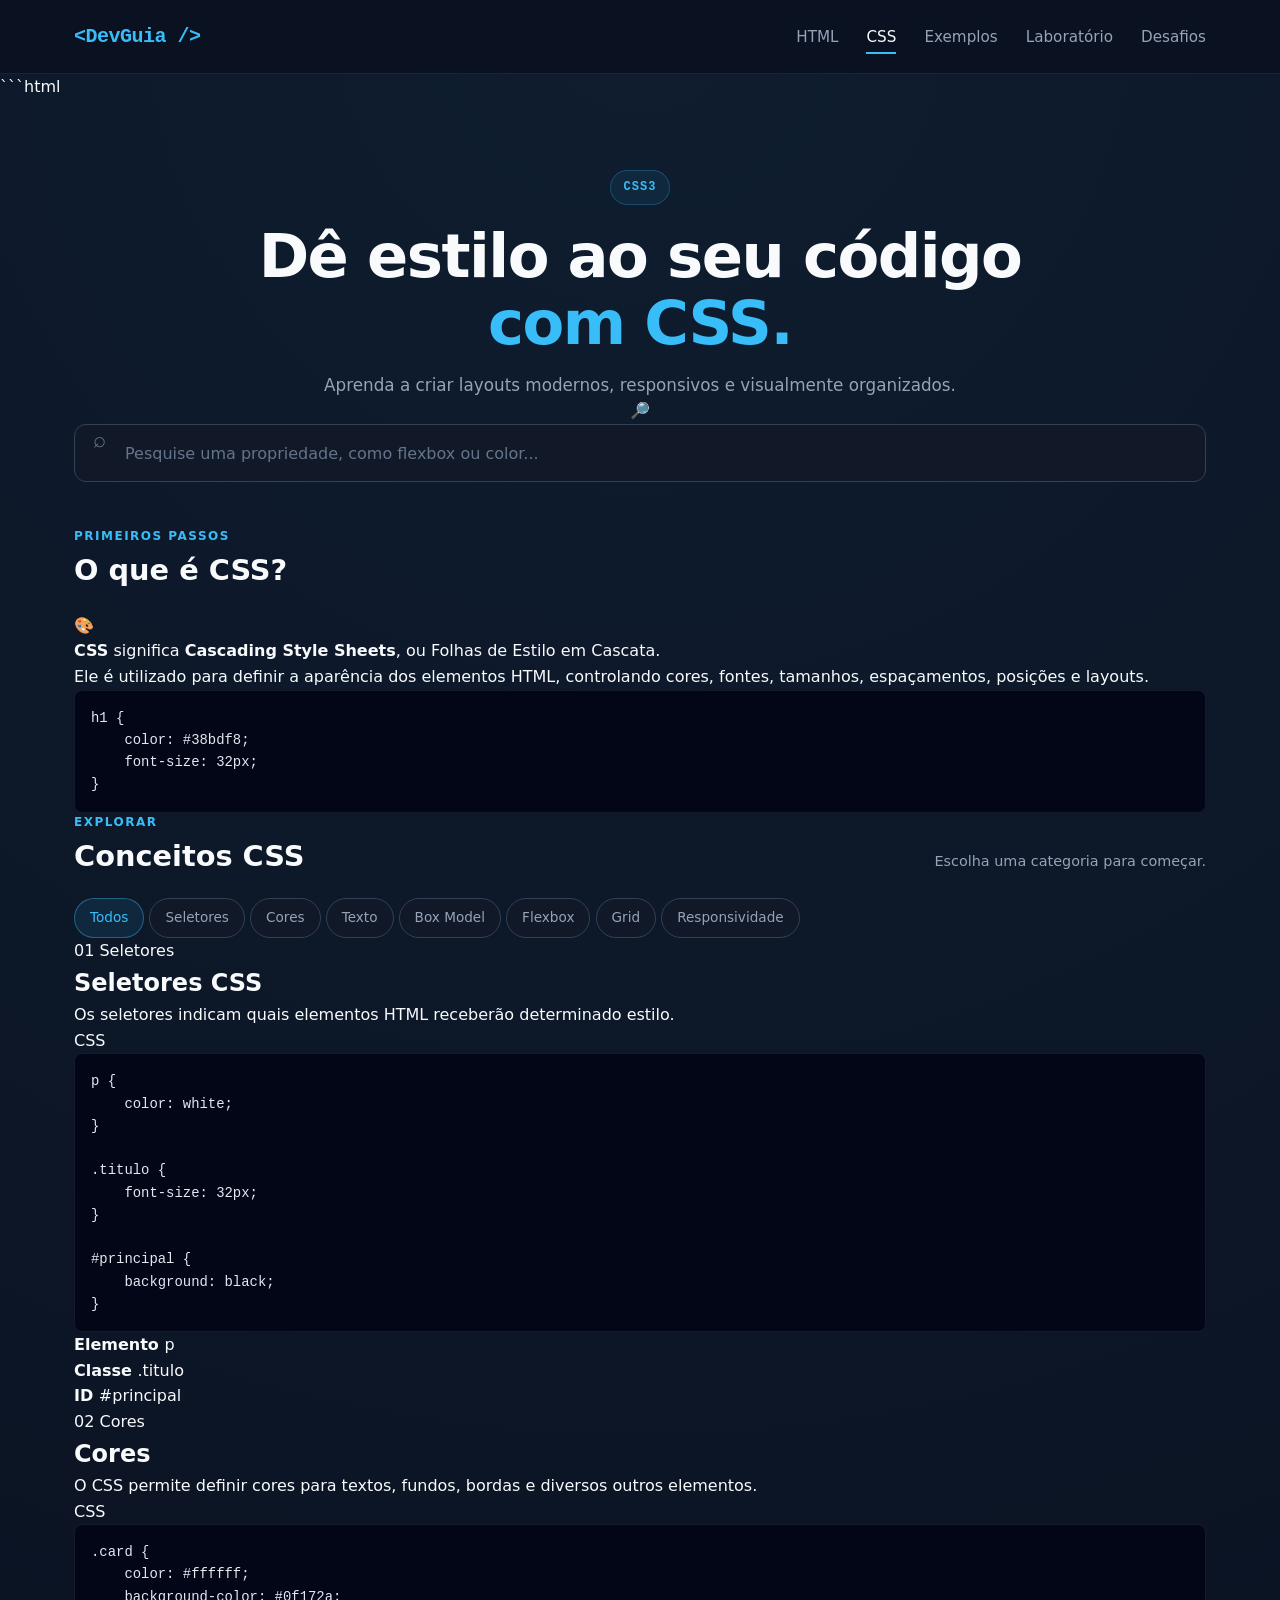
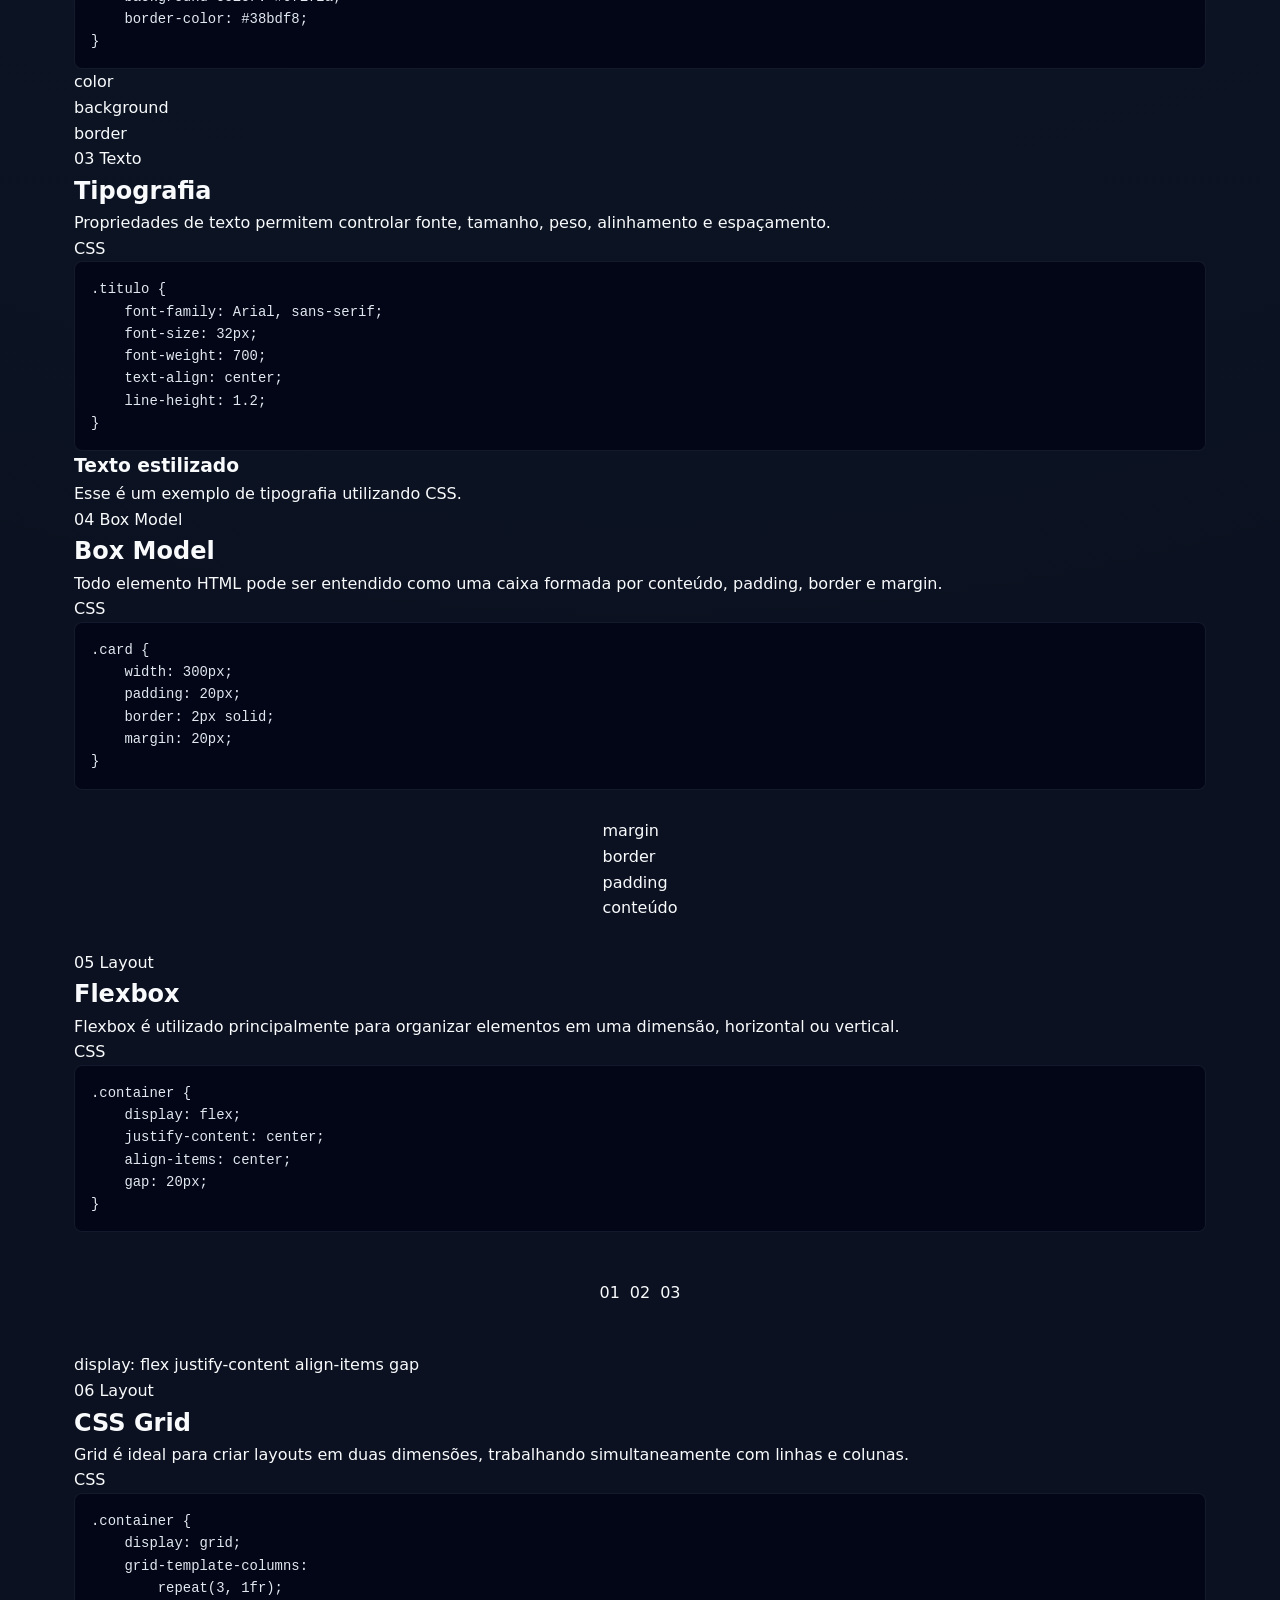
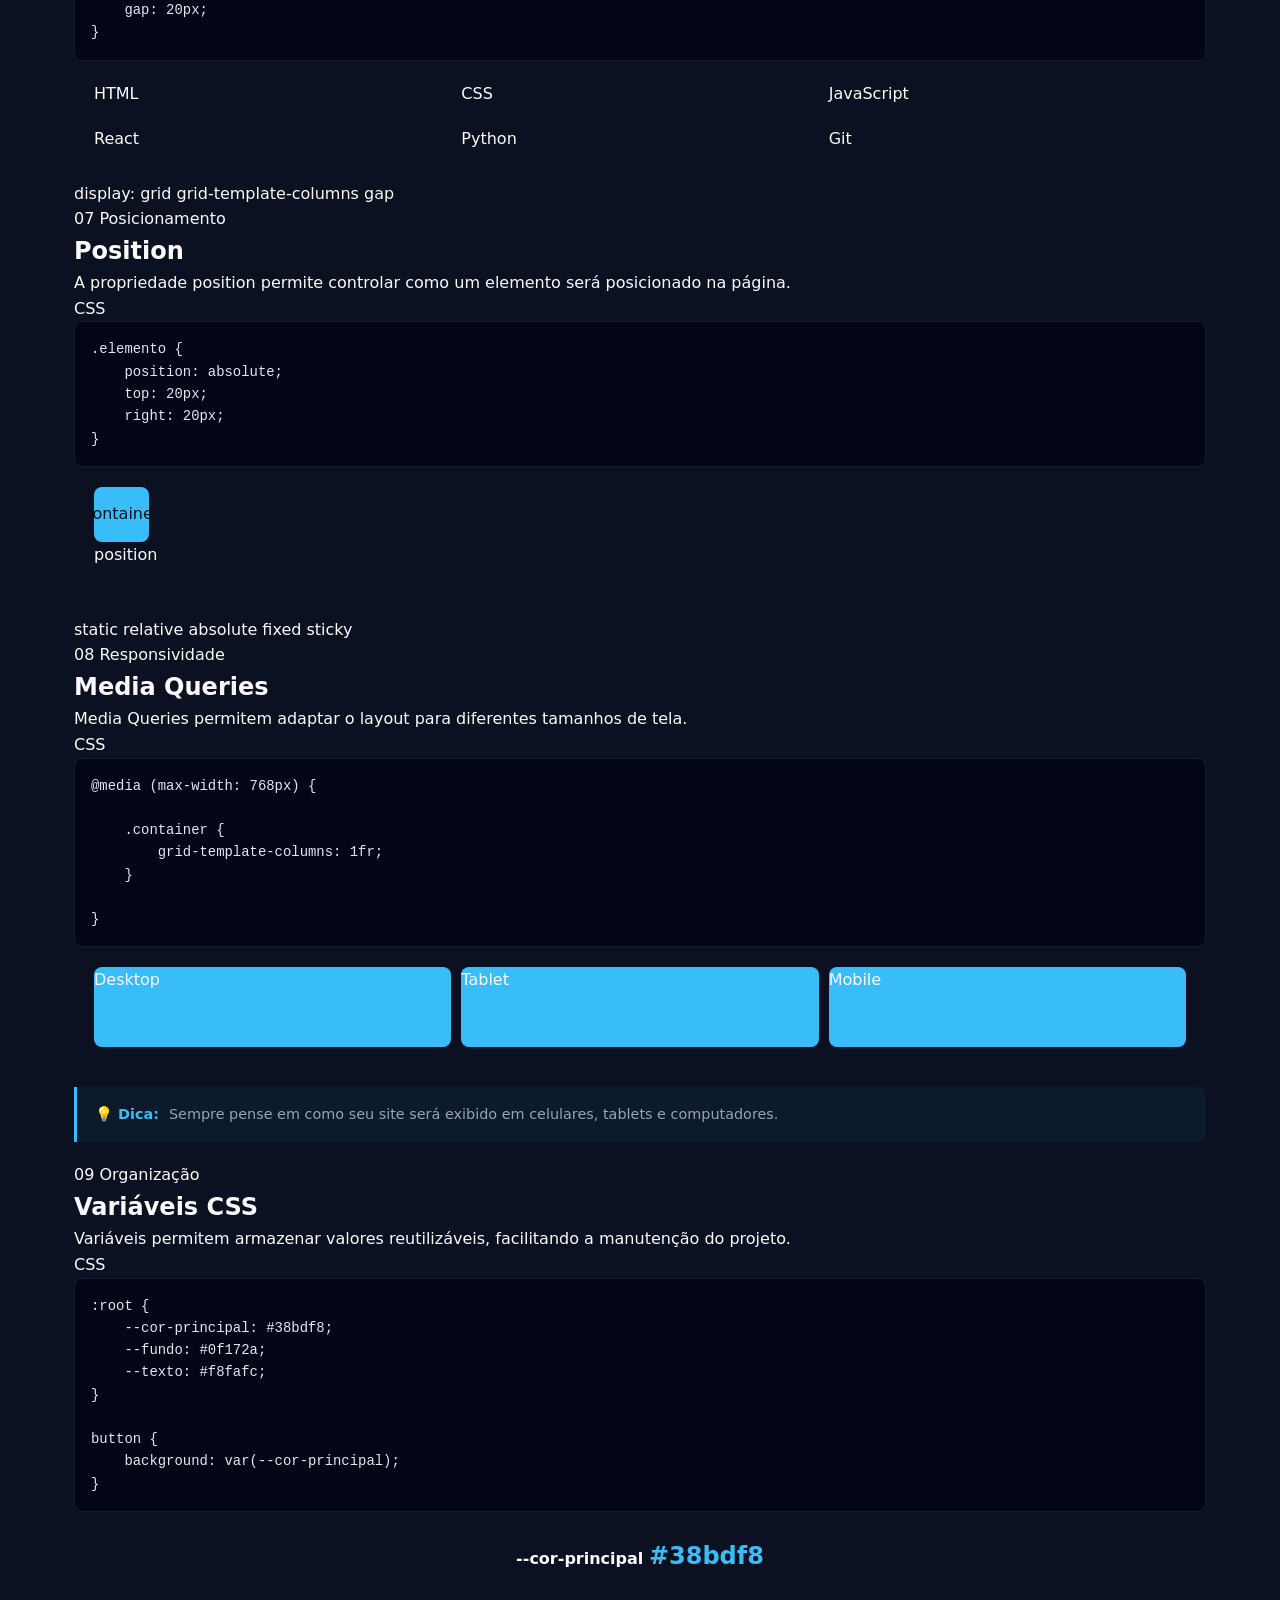
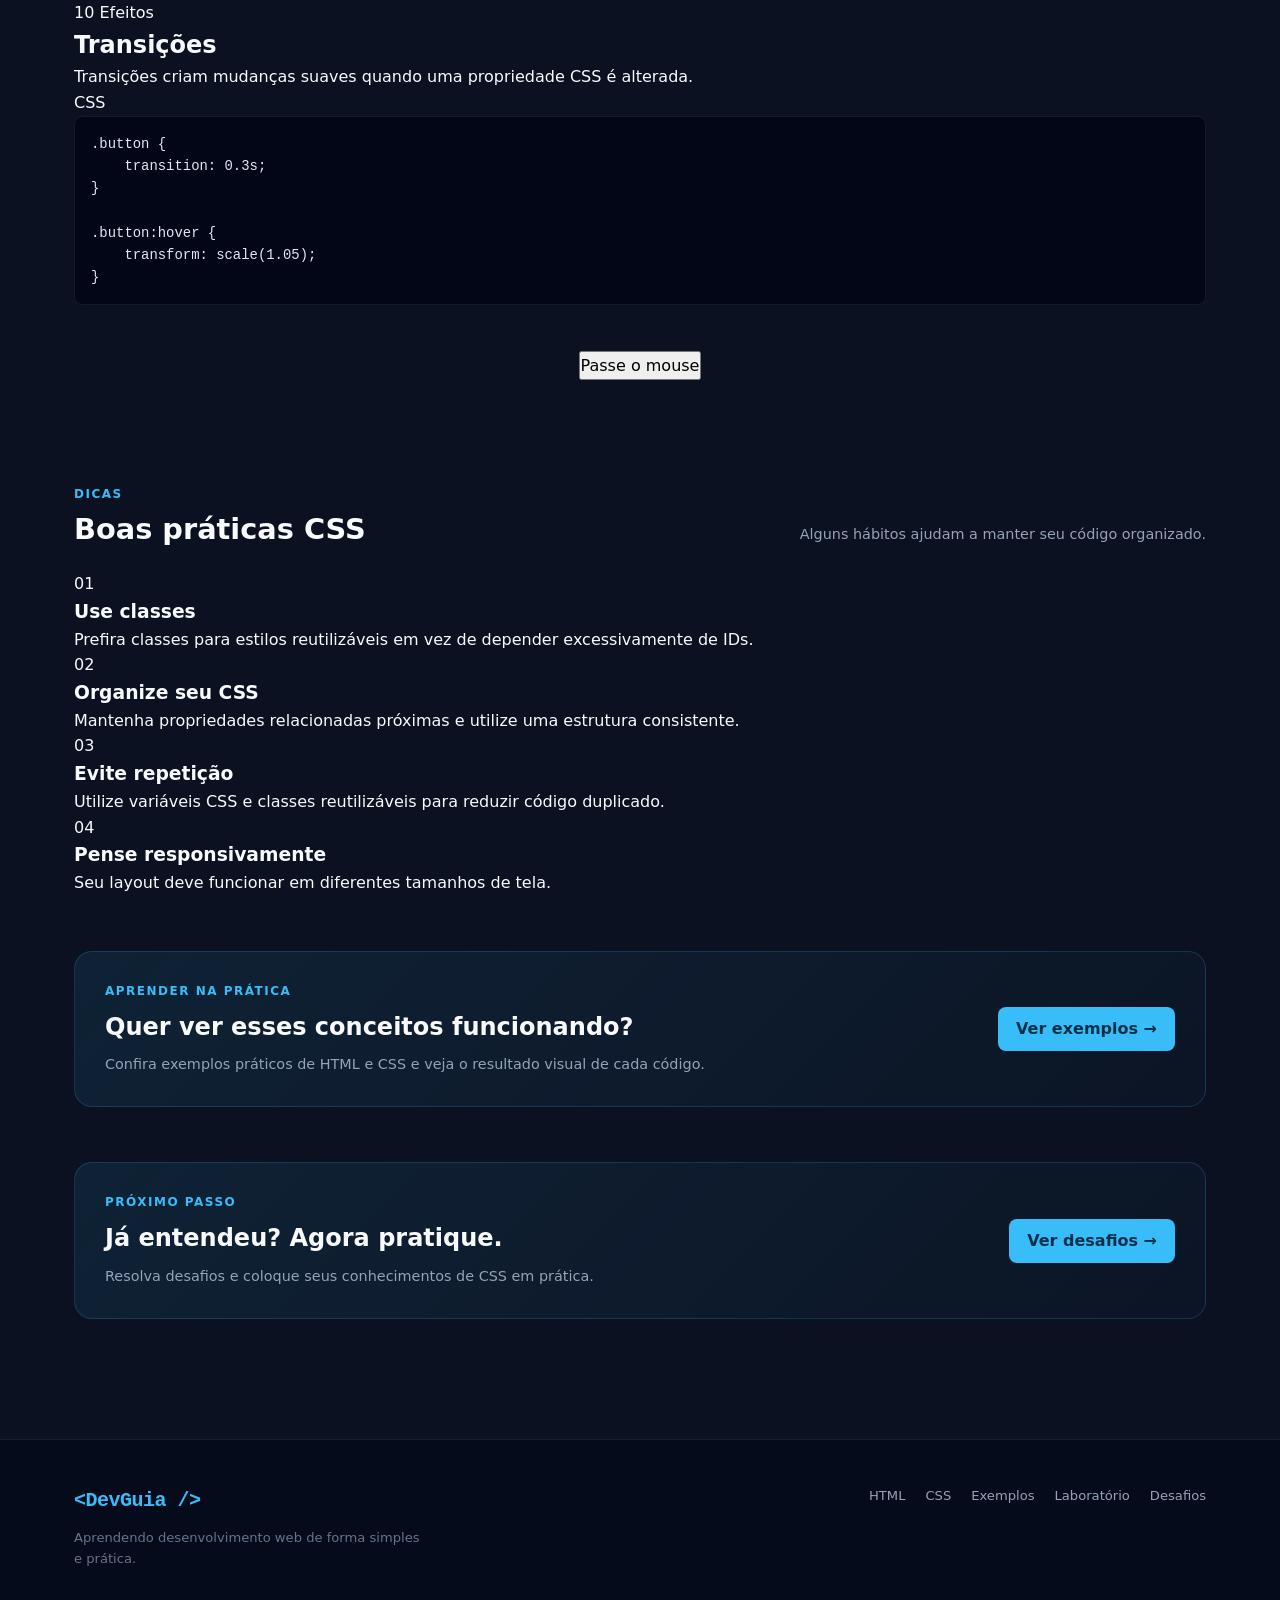
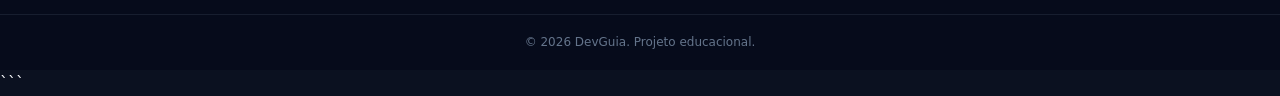
==== css.html @ bd60b966 "Primeiro commit" ====
```html
<!DOCTYPE html>
<html lang="pt-BR">

<head>
    <meta charset="UTF-8">
    <meta name="viewport" content="width=device-width, initial-scale=1.0">

    <meta name="description"
        content="DevGuia CSS3 — aprenda seletores, propriedades, Flexbox, Grid, Box Model e responsividade.">

    <title>DevGuia — CSS3</title>

    <link rel="stylesheet" href="css/style.css">
</head>

<body>

    <!-- =========================
         CABEÇALHO
    ========================== -->

    <header class="header">

        <nav class="navbar">

            <a href="index.html" class="logo">
                &lt;DevGuia /&gt;
            </a>

            <ul class="nav-links">

                <li>
                    <a href="index.html">
                        HTML
                    </a>
                </li>

                <li>
                    <a href="css.html" class="active">
                        CSS
                    </a>
                </li>

                <li>
                    <a href="exemplos.html">
                        Exemplos
                    </a>
                </li>

                <li>
                    <a href="laboratorio.html">
                        Laboratório
                    </a>
                </li>

                <li>
                    <a href="desafios.html">
                        Desafios
                    </a>
                </li>

            </ul>

            <button
                class="menu-button"
                aria-label="Abrir menu">

                ☰

            </button>

        </nav>

    </header>


    <!-- =========================
         CONTEÚDO PRINCIPAL
    ========================== -->

    <main>

        <!-- =========================
             HERO
        ========================== -->

        <section class="hero">

            <span class="hero-badge css-hero-badge">
                CSS3
            </span>

            <h1>
                Dê estilo ao seu código
                <span>com CSS.</span>
            </h1>

            <p>
                Aprenda a criar layouts modernos, responsivos
                e visualmente organizados.
            </p>


            <!-- BUSCA -->

            <div class="search-box">

                <span class="search-icon">
                    🔎
                </span>

                <input
                    type="search"
                    id="cssSearchInput"
                    placeholder="Pesquise uma propriedade, como flexbox ou color..."
                    aria-label="Pesquisar propriedade CSS">

            </div>

        </section>


        <!-- =========================
             INTRODUÇÃO
        ========================== -->

        <section class="intro-section">

            <div class="section-header">

                <div>

                    <span class="section-label">
                        PRIMEIROS PASSOS
                    </span>

                    <h2>
                        O que é CSS?
                    </h2>

                </div>

            </div>


            <div class="intro-card">

                <div class="intro-icon">
                    🎨
                </div>

                <div>

                    <p>
                        <strong>CSS</strong> significa
                        <strong>Cascading Style Sheets</strong>,
                        ou Folhas de Estilo em Cascata.
                    </p>

                    <p>
                        Ele é utilizado para definir a aparência
                        dos elementos HTML, controlando cores,
                        fontes, tamanhos, espaçamentos, posições
                        e layouts.
                    </p>

                    <div class="code-example">

                        <pre><code>h1 {
    color: #38bdf8;
    font-size: 32px;
}</code></pre>

                    </div>

                </div>

            </div>

        </section>


        <!-- =========================
             CATEGORIAS
        ========================== -->

        <section class="categories">

            <div class="section-header">

                <div>

                    <span class="section-label">
                        EXPLORAR
                    </span>

                    <h2>
                        Conceitos CSS
                    </h2>

                </div>

                <p>
                    Escolha uma categoria para começar.
                </p>

            </div>


            <div class="category-list">

                <button
                    class="category-button active"
                    data-css-category="todos">

                    Todos

                </button>

                <button
                    class="category-button"
                    data-css-category="seletores">

                    Seletores

                </button>

                <button
                    class="category-button"
                    data-css-category="cores">

                    Cores

                </button>

                <button
                    class="category-button"
                    data-css-category="texto">

                    Texto

                </button>

                <button
                    class="category-button"
                    data-css-category="box-model">

                    Box Model

                </button>

                <button
                    class="category-button"
                    data-css-category="flexbox">

                    Flexbox

                </button>

                <button
                    class="category-button"
                    data-css-category="grid">

                    Grid

                </button>

                <button
                    class="category-button"
                    data-css-category="responsivo">

                    Responsividade

                </button>

            </div>

        </section>


        <!-- =========================
             CONCEITOS
        ========================== -->

        <section class="css-concepts">


            <!-- =========================
                 SELETORES
            ========================== -->

            <article
                class="css-card"
                data-css-category="seletores">

                <div class="css-card-header">

                    <span class="css-number">
                        01
                    </span>

                    <span class="css-category">
                        Seletores
                    </span>

                </div>


                <h2>
                    Seletores CSS
                </h2>


                <p>
                    Os seletores indicam quais elementos HTML
                    receberão determinado estilo.
                </p>


                <div class="code-example">

                    <div class="code-header">
                        CSS
                    </div>

                    <pre><code>p {
    color: white;
}

.titulo {
    font-size: 32px;
}

#principal {
    background: black;
}</code></pre>

                </div>


                <div class="css-info">

                    <div>
                        <strong>
                            Elemento
                        </strong>

                        <span>
                            p
                        </span>
                    </div>

                    <div>
                        <strong>
                            Classe
                        </strong>

                        <span>
                            .titulo
                        </span>
                    </div>

                    <div>
                        <strong>
                            ID
                        </strong>

                        <span>
                            #principal
                        </span>
                    </div>

                </div>

            </article>


            <!-- =========================
                 CORES
            ========================== -->

            <article
                class="css-card"
                data-css-category="cores">

                <div class="css-card-header">

                    <span class="css-number">
                        02
                    </span>

                    <span class="css-category">
                        Cores
                    </span>

                </div>


                <h2>
                    Cores
                </h2>


                <p>
                    O CSS permite definir cores para textos,
                    fundos, bordas e diversos outros elementos.
                </p>


                <div class="code-example">

                    <div class="code-header">
                        CSS
                    </div>

                    <pre><code>.card {
    color: #ffffff;
    background-color: #0f172a;
    border-color: #38bdf8;
}</code></pre>

                </div>


                <div class="color-demo">

                    <div class="color-item">

                        <span
                            class="color-preview text-color-preview">
                        </span>

                        <span>
                            color
                        </span>

                    </div>


                    <div class="color-item">

                        <span
                            class="color-preview background-color-preview">
                        </span>

                        <span>
                            background
                        </span>

                    </div>


                    <div class="color-item">

                        <span
                            class="color-preview border-color-preview">
                        </span>

                        <span>
                            border
                        </span>

                    </div>

                </div>

            </article>


            <!-- =========================
                 TIPOGRAFIA
            ========================== -->

            <article
                class="css-card"
                data-css-category="texto">

                <div class="css-card-header">

                    <span class="css-number">
                        03
                    </span>

                    <span class="css-category">
                        Texto
                    </span>

                </div>


                <h2>
                    Tipografia
                </h2>


                <p>
                    Propriedades de texto permitem controlar
                    fonte, tamanho, peso, alinhamento e
                    espaçamento.
                </p>


                <div class="code-example">

                    <div class="code-header">
                        CSS
                    </div>

                    <pre><code>.titulo {
    font-family: Arial, sans-serif;
    font-size: 32px;
    font-weight: 700;
    text-align: center;
    line-height: 1.2;
}</code></pre>

                </div>


                <div class="text-demo">

                    <h3>
                        Texto estilizado
                    </h3>

                    <p>
                        Esse é um exemplo de tipografia
                        utilizando CSS.
                    </p>

                </div>

            </article>


            <!-- =========================
                 BOX MODEL
            ========================== -->

            <article
                class="css-card"
                data-css-category="box-model">

                <div class="css-card-header">

                    <span class="css-number">
                        04
                    </span>

                    <span class="css-category">
                        Box Model
                    </span>

                </div>


                <h2>
                    Box Model
                </h2>


                <p>
                    Todo elemento HTML pode ser entendido como
                    uma caixa formada por conteúdo, padding,
                    border e margin.
                </p>


                <div class="code-example">

                    <div class="code-header">
                        CSS
                    </div>

                    <pre><code>.card {
    width: 300px;
    padding: 20px;
    border: 2px solid;
    margin: 20px;
}</code></pre>

                </div>


                <div class="box-model-demo">

                    <div class="margin-box">

                        <span>
                            margin
                        </span>

                        <div class="border-box">

                            <span>
                                border
                            </span>

                            <div class="padding-box">

                                <span>
                                    padding
                                </span>

                                <div class="content-box">

                                    conteúdo

                                </div>

                            </div>

                        </div>

                    </div>

                </div>

            </article>


            <!-- =========================
                 FLEXBOX
            ========================== -->

            <article
                class="css-card"
                data-css-category="flexbox">

                <div class="css-card-header">

                    <span class="css-number">
                        05
                    </span>

                    <span class="css-category">
                        Layout
                    </span>

                </div>


                <h2>
                    Flexbox
                </h2>


                <p>
                    Flexbox é utilizado principalmente para
                    organizar elementos em uma dimensão,
                    horizontal ou vertical.
                </p>


                <div class="code-example">

                    <div class="code-header">
                        CSS
                    </div>

                    <pre><code>.container {
    display: flex;
    justify-content: center;
    align-items: center;
    gap: 20px;
}</code></pre>

                </div>


                <div class="flex-demo">

                    <div>
                        01
                    </div>

                    <div>
                        02
                    </div>

                    <div>
                        03
                    </div>

                </div>


                <div class="property-list">

                    <span>
                        display: flex
                    </span>

                    <span>
                        justify-content
                    </span>

                    <span>
                        align-items
                    </span>

                    <span>
                        gap
                    </span>

                </div>

            </article>


            <!-- =========================
                 GRID
            ========================== -->

            <article
                class="css-card"
                data-css-category="grid">

                <div class="css-card-header">

                    <span class="css-number">
                        06
                    </span>

                    <span class="css-category">
                        Layout
                    </span>

                </div>


                <h2>
                    CSS Grid
                </h2>


                <p>
                    Grid é ideal para criar layouts em duas
                    dimensões, trabalhando simultaneamente
                    com linhas e colunas.
                </p>


                <div class="code-example">

                    <div class="code-header">
                        CSS
                    </div>

                    <pre><code>.container {
    display: grid;
    grid-template-columns:
        repeat(3, 1fr);
    gap: 20px;
}</code></pre>

                </div>


                <div class="grid-demo">

                    <div>
                        HTML
                    </div>

                    <div>
                        CSS
                    </div>

                    <div>
                        JavaScript
                    </div>

                    <div>
                        React
                    </div>

                    <div>
                        Python
                    </div>

                    <div>
                        Git
                    </div>

                </div>


                <div class="property-list">

                    <span>
                        display: grid
                    </span>

                    <span>
                        grid-template-columns
                    </span>

                    <span>
                        gap
                    </span>

                </div>

            </article>


            <!-- =========================
                 POSICIONAMENTO
            ========================== -->

            <article
                class="css-card"
                data-css-category="box-model">

                <div class="css-card-header">

                    <span class="css-number">
                        07
                    </span>

                    <span class="css-category">
                        Posicionamento
                    </span>

                </div>


                <h2>
                    Position
                </h2>


                <p>
                    A propriedade position permite controlar
                    como um elemento será posicionado na página.
                </p>


                <div class="code-example">

                    <div class="code-header">
                        CSS
                    </div>

                    <pre><code>.elemento {
    position: absolute;
    top: 20px;
    right: 20px;
}</code></pre>

                </div>


                <div class="position-demo">

                    <div class="position-parent">

                        <span>
                            container
                        </span>

                        <div class="position-element">
                            position
                        </div>

                    </div>

                </div>


                <div class="property-list">

                    <span>
                        static
                    </span>

                    <span>
                        relative
                    </span>

                    <span>
                        absolute
                    </span>

                    <span>
                        fixed
                    </span>

                    <span>
                        sticky
                    </span>

                </div>

            </article>


            <!-- =========================
                 RESPONSIVIDADE
            ========================== -->

            <article
                class="css-card"
                data-css-category="responsivo">

                <div class="css-card-header">

                    <span class="css-number">
                        08
                    </span>

                    <span class="css-category">
                        Responsividade
                    </span>

                </div>


                <h2>
                    Media Queries
                </h2>


                <p>
                    Media Queries permitem adaptar o layout
                    para diferentes tamanhos de tela.
                </p>


                <div class="code-example">

                    <div class="code-header">
                        CSS
                    </div>

                    <pre><code>@media (max-width: 768px) {

    .container {
        grid-template-columns: 1fr;
    }

}</code></pre>

                </div>


                <div class="responsive-demo">

                    <div>
                        Desktop
                    </div>

                    <div>
                        Tablet
                    </div>

                    <div>
                        Mobile
                    </div>

                </div>


                <div class="tip-box">

                    <strong>
                        💡 Dica:
                    </strong>

                    <span>
                        Sempre pense em como seu site será
                        exibido em celulares, tablets e
                        computadores.
                    </span>

                </div>

            </article>


            <!-- =========================
                 VARIÁVEIS
            ========================== -->

            <article
                class="css-card"
                data-css-category="cores">

                <div class="css-card-header">

                    <span class="css-number">
                        09
                    </span>

                    <span class="css-category">
                        Organização
                    </span>

                </div>


                <h2>
                    Variáveis CSS
                </h2>


                <p>
                    Variáveis permitem armazenar valores
                    reutilizáveis, facilitando a manutenção
                    do projeto.
                </p>


                <div class="code-example">

                    <div class="code-header">
                        CSS
                    </div>

                    <pre><code>:root {
    --cor-principal: #38bdf8;
    --fundo: #0f172a;
    --texto: #f8fafc;
}

button {
    background: var(--cor-principal);
}</code></pre>

                </div>


                <div class="variables-demo">

                    <div class="variable-color"></div>

                    <div>

                        <strong>
                            --cor-principal
                        </strong>

                        <span>
                            #38bdf8
                        </span>

                    </div>

                </div>

            </article>


            <!-- =========================
                 TRANSIÇÕES
            ========================== -->

            <article
                class="css-card"
                data-css-category="cores">

                <div class="css-card-header">

                    <span class="css-number">
                        10
                    </span>

                    <span class="css-category">
                        Efeitos
                    </span>

                </div>


                <h2>
                    Transições
                </h2>


                <p>
                    Transições criam mudanças suaves quando
                    uma propriedade CSS é alterada.
                </p>


                <div class="code-example">

                    <div class="code-header">
                        CSS
                    </div>

                    <pre><code>.button {
    transition: 0.3s;
}

.button:hover {
    transform: scale(1.05);
}</code></pre>

                </div>


                <div class="transition-demo">

                    <button>
                        Passe o mouse
                    </button>

                </div>

            </article>

        </section>


        <!-- =========================
             BOAS PRÁTICAS
        ========================== -->

        <section class="best-practices">

            <div class="section-header">

                <div>

                    <span class="section-label">
                        DICAS
                    </span>

                    <h2>
                        Boas práticas CSS
                    </h2>

                </div>

                <p>
                    Alguns hábitos ajudam a manter
                    seu código organizado.
                </p>

            </div>


            <div class="tips-grid">


                <article class="tip-card">

                    <span>
                        01
                    </span>

                    <h3>
                        Use classes
                    </h3>

                    <p>
                        Prefira classes para estilos reutilizáveis
                        em vez de depender excessivamente de IDs.
                    </p>

                </article>


                <article class="tip-card">

                    <span>
                        02
                    </span>

                    <h3>
                        Organize seu CSS
                    </h3>

                    <p>
                        Mantenha propriedades relacionadas próximas
                        e utilize uma estrutura consistente.
                    </p>

                </article>


                <article class="tip-card">

                    <span>
                        03
                    </span>

                    <h3>
                        Evite repetição
                    </h3>

                    <p>
                        Utilize variáveis CSS e classes reutilizáveis
                        para reduzir código duplicado.
                    </p>

                </article>


                <article class="tip-card">

                    <span>
                        04
                    </span>

                    <h3>
                        Pense responsivamente
                    </h3>

                    <p>
                        Seu layout deve funcionar em diferentes
                        tamanhos de tela.
                    </p>

                </article>

            </div>

        </section>


        <!-- =========================
             CHAMADA PARA EXEMPLOS
        ========================== -->

        <section class="learning-banner">

            <div>

                <span class="section-label">
                    APRENDER NA PRÁTICA
                </span>

                <h2>
                    Quer ver esses conceitos funcionando?
                </h2>

                <p>
                    Confira exemplos práticos de HTML e CSS
                    e veja o resultado visual de cada código.
                </p>

            </div>


            <a
                href="exemplos.html"
                class="primary-button">

                Ver exemplos →

            </a>

        </section>


        <!-- =========================
             CHAMADA PARA DESAFIOS
        ========================== -->

        <section class="learning-banner">

            <div>

                <span class="section-label">
                    PRÓXIMO PASSO
                </span>

                <h2>
                    Já entendeu? Agora pratique.
                </h2>

                <p>
                    Resolva desafios e coloque seus conhecimentos
                    de CSS em prática.
                </p>

            </div>


            <a
                href="desafios.html"
                class="primary-button">

                Ver desafios →

            </a>

        </section>

    </main>


    <!-- =========================
         RODAPÉ
    ========================== -->

    <footer class="footer">

        <div class="footer-content">

            <div>

                <a
                    href="index.html"
                    class="logo">

                    &lt;DevGuia /&gt;

                </a>

                <p>
                    Aprendendo desenvolvimento web
                    de forma simples e prática.
                </p>

            </div>


            <div class="footer-links">

                <a href="index.html">
                    HTML
                </a>

                <a href="css.html">
                    CSS
                </a>

                <a href="exemplos.html">
                    Exemplos
                </a>

                <a href="laboratorio.html">
                    Laboratório
                </a>

                <a href="desafios.html">
                    Desafios
                </a>

            </div>

        </div>


        <div class="footer-bottom">

            <p>
                © 2026 DevGuia. Projeto educacional.
            </p>

        </div>

    </footer>


    <!-- JAVASCRIPT -->

    <script src="./js/script.js"></script>

</body>

</html>
```
---- css/style.css ----
/* =========================================================
   DEVGUIA — STYLE.CSS (Estilos Globais e Componentes)
========================================================= */

/* =========================================================
   VARIÁVEIS
========================================================= */
:root {
  --bg-primary: #0b1120;
  --bg-secondary: #111827;
  --bg-tertiary: #1e293b;
  --code-bg: #020617;
  --text-primary: #f8fafc;
  --text-secondary: #94a3b8;
  --text-muted: #64748b;
  --accent-color: #38bdf8;
  --accent-hover: #0284c7;
  --success: #22c55e;
  --warning: #f59e0b;
  --danger: #ef4444;
  --html-color: #f97316;
  --css-color: #38bdf8;
  --border-color: #334155;
  --border-light: rgba(148, 163, 184, 0.12);
  --shadow: 0 10px 30px rgba(0, 0, 0, 0.25);
  --radius-small: 8px;
  --radius-medium: 12px;
  --radius-large: 18px;
  --max-width: 1180px;
}

/* =========================================================
   RESET & REGRAS GLOBAIS
========================================================= */
* {
  margin: 0;
  padding: 0;
  box-sizing: border-box;
}

/* Força o ocultamento de elementos com o atributo hidden */
[hidden] {
  display: none !important;
}

html {
  scroll-behavior: smooth;
}

body {
  min-height: 100vh;
  background: radial-gradient(
      circle at top,
      rgba(56, 189, 248, 0.07),
      transparent 35%
    ),
    var(--bg-primary);
  color: var(--text-primary);
  font-family: "Segoe UI", system-ui, -apple-system, BlinkMacSystemFont, sans-serif;
  line-height: 1.6;
  padding-top: 74px;
}

button,
input,
textarea {
  font: inherit;
}

button {
  cursor: pointer;
}

a {
  color: inherit;
  text-decoration: none;
}

ul {
  list-style: none;
}

::selection {
  background: rgba(56, 189, 248, 0.25);
  color: var(--text-primary);
}

/* =========================================================
   SCROLLBAR
========================================================= */
::-webkit-scrollbar {
  width: 9px;
}

::-webkit-scrollbar-track {
  background: var(--bg-primary);
}

::-webkit-scrollbar-thumb {
  background: var(--border-color);
  border-radius: 20px;
}

::-webkit-scrollbar-thumb:hover {
  background: var(--accent-color);
}

/* =========================================================
   HEADER & NAVBAR
========================================================= */
.header {
  position: fixed;
  top: 0;
  left: 0;
  width: 100%;
  height: 74px;
  background: rgba(11, 17, 32, 0.88);
  backdrop-filter: blur(16px);
  -webkit-backdrop-filter: blur(16px);
  border-bottom: 1px solid var(--border-light);
  z-index: 1000;
}

.navbar {
  max-width: var(--max-width);
  height: 100%;
  margin: 0 auto;
  padding: 0 24px;
  display: flex;
  align-items: center;
  justify-content: space-between;
}

.logo {
  color: var(--accent-color);
  font-family: Consolas, "Courier New", monospace;
  font-size: 1.25rem;
  font-weight: 700;
  letter-spacing: -0.5px;
  transition: 0.2s ease;
}

.logo:hover {
  color: #7dd3fc;
}

.nav-links {
  display: flex;
  align-items: center;
  gap: 28px;
}

.nav-links a {
  position: relative;
  color: var(--text-secondary);
  font-size: 0.95rem;
  font-weight: 500;
  padding: 8px 0;
  transition: color 0.2s ease;
}

.nav-links a::after {
  content: "";
  position: absolute;
  left: 0;
  bottom: 0;
  width: 0;
  height: 2px;
  background: var(--accent-color);
  transition: width 0.2s ease;
}

.nav-links a:hover,
.nav-links a.active {
  color: var(--text-primary);
}

.nav-links a:hover::after,
.nav-links a.active::after {
  width: 100%;
}

.menu-button {
  display: none;
  border: 1px solid var(--border-color);
  background: var(--bg-secondary);
  color: var(--text-primary);
  width: 42px;
  height: 42px;
  border-radius: var(--radius-small);
  font-size: 1.2rem;
}

/* =========================================================
   MAIN
========================================================= */
main {
  width: 100%;
  max-width: var(--max-width);
  margin: 0 auto;
  padding: 0 24px 70px;
}

/* =========================================================
   HERO
========================================================= */
.hero {
  text-align: center;
  padding: 70px 0 45px;
}

.hero-badge {
  display: inline-flex;
  align-items: center;
  gap: 8px;
  padding: 7px 13px;
  margin-bottom: 18px;
  border: 1px solid rgba(56, 189, 248, 0.25);
  border-radius: 999px;
  background: rgba(56, 189, 248, 0.08);
  color: var(--accent-color);
  font-family: Consolas, monospace;
  font-size: 0.75rem;
  font-weight: 700;
  letter-spacing: 1px;
}

.hero h1 {
  max-width: 850px;
  margin: 0 auto 15px;
  font-size: clamp(2.2rem, 5vw, 3.8rem);
  line-height: 1.1;
  letter-spacing: -1.5px;
}

.hero h1 span {
  color: var(--accent-color);
}

.hero p {
  max-width: 700px;
  margin: 0 auto;
  color: var(--text-secondary);
  font-size: 1.05rem;
}

/* =========================================================
   SECTION LABEL
========================================================= */
.section-label {
  display: block;
  margin-bottom: 7px;
  color: var(--accent-color);
  font-size: 0.75rem;
  font-weight: 700;
  letter-spacing: 1.5px;
  text-transform: uppercase;
}

/* =========================================================
   SEARCH
========================================================= */
.search-container {
  max-width: 760px;
  margin: 25px auto 35px;
}

.search-box {
  position: relative;
}

.search-box input {
  width: 100%;
  height: 58px;
  padding: 0 20px 0 50px;
  background: var(--bg-secondary);
  color: var(--text-primary);
  border: 1px solid var(--border-color);
  border-radius: var(--radius-medium);
  outline: none;
  font-size: 1rem;
  transition: 0.2s ease;
}

.search-box input::placeholder {
  color: var(--text-muted);
}

.search-box input:focus {
  border-color: var(--accent-color);
  box-shadow: 0 0 0 3px rgba(56, 189, 248, 0.1);
}

.search-box::before {
  content: "⌕";
  position: absolute;
  left: 19px;
  top: 50%;
  transform: translateY(-50%);
  color: var(--text-muted);
  font-size: 1.4rem;
  z-index: 1;
}

/* =========================================================
   CATEGORY FILTERS
========================================================= */
.category-filters {
  display: flex;
  justify-content: center;
  flex-wrap: wrap;
  gap: 9px;
  margin-bottom: 30px;
}

.category-button {
  padding: 8px 15px;
  border: 1px solid var(--border-color);
  border-radius: 999px;
  background: var(--bg-secondary);
  color: var(--text-secondary);
  font-size: 0.85rem;
  transition: 0.2s ease;
}

.category-button:hover {
  color: var(--text-primary);
  border-color: var(--accent-color);
}

.category-button.active {
  background: rgba(56, 189, 248, 0.1);
  color: var(--accent-color);
  border-color: rgba(56, 189, 248, 0.4);
}

/* =========================================================
   GRID & CARDS
========================================================= */
.grid {
  display: grid;
  grid-template-columns: repeat(auto-fit, minmax(300px, 1fr));
  gap: 18px;
}

.card {
  display: flex;
  flex-direction: column;
  gap: 17px;
  padding: 22px;
  background: var(--bg-secondary);
  border: 1px solid var(--border-light);
  border-radius: var(--radius-medium);
  box-shadow: var(--shadow);
  transition: transform 0.2s ease, border-color 0.2s ease;
}

.card:hover {
  transform: translateY(-3px);
  border-color: rgba(56, 189, 248, 0.3);
}

.card h3 {
  display: flex;
  align-items: center;
  gap: 10px;
  color: var(--text-primary);
  font-size: 1.05rem;
}

.card p {
  color: var(--text-secondary);
  font-size: 0.92rem;
}

/* =========================================================
   BADGES
========================================================= */
.tag-badge {
  display: inline-flex;
  width: fit-content;
  padding: 4px 8px;
  border-radius: 6px;
  background: rgba(249, 115, 22, 0.1);
  color: var(--html-color);
  font-family: Consolas, "Courier New", monospace;
  font-size: 0.82rem;
}

.css-badge {
  background: rgba(56, 189, 248, 0.1);
  color: var(--css-color);
}

/* =========================================================
   CODE & PREVIEWS
========================================================= */
pre {
  overflow-x: auto;
  padding: 16px;
  background: var(--code-bg);
  border: 1px solid var(--border-light);
  border-radius: var(--radius-small);
}

code {
  color: #e2e8f0;
  font-family: Consolas, "Courier New", monospace;
  font-size: 0.87rem;
}

.tip-box {
  display: flex;
  align-items: flex-start;
  gap: 10px;
  padding: 16px 18px;
  margin: 20px 0;
  background: rgba(56, 189, 248, 0.05);
  border-left: 3px solid var(--accent-color);
  border-radius: 0 var(--radius-small) var(--radius-small) 0;
  color: var(--text-secondary);
  font-size: 0.9rem;
}

.tip-box strong {
  color: var(--accent-color);
  white-space: nowrap;
}

.preview-box {
  display: flex;
  align-items: center;
  justify-content: center;
  min-height: 100px;
  padding: 18px;
  background: var(--code-bg);
  border: 1px dashed var(--border-color);
  border-radius: var(--radius-small);
}

/* =========================================================
   EXEMPLOS
========================================================= */
.examples-grid {
  display: grid;
  grid-template-columns: repeat(auto-fit, minmax(340px, 1fr));
  gap: 20px;
}

.example-card {
  overflow: hidden;
  background: var(--bg-secondary);
  border: 1px solid var(--border-light);
  border-radius: var(--radius-medium);
  transition: 0.2s ease;
}

.example-card:hover {
  transform: translateY(-3px);
  border-color: rgba(56, 189, 248, 0.3);
}

.example-header {
  padding: 18px 20px;
  border-bottom: 1px solid var(--border-light);
}

.example-header h3 {
  margin-bottom: 4px;
}

.example-header p {
  color: var(--text-secondary);
  font-size: 0.85rem;
}

.example-content {
  display: grid;
  grid-template-columns: 1fr 1fr;
}

.code-panel,
.result-panel {
  min-width: 0;
}

.code-panel {
  border-right: 1px solid var(--border-light);
}

.panel-title {
  padding: 10px 14px;
  color: var(--text-muted);
  font-size: 0.72rem;
  font-weight: 700;
  text-transform: uppercase;
  letter-spacing: 1px;
  border-bottom: 1px solid var(--border-light);
}

.example-code {
  min-height: 180px;
  padding: 15px;
  overflow: auto;
  background: var(--code-bg);
}

.example-preview {
  min-height: 180px;
  padding: 20px;
  background: #f8fafc;
  color: #0f172a;
}

.copy-button {
  padding: 6px 10px;
  border: 1px solid var(--border-color);
  border-radius: 6px;
  background: var(--bg-tertiary);
  color: var(--text-secondary);
  font-size: 0.75rem;
  transition: 0.2s ease;
}

.copy-button:hover {
  color: var(--text-primary);
  border-color: var(--accent-color);
}

/* =========================================================
   CSS DEMOS
========================================================= */
.flex-demo {
  display: flex;
  justify-content: center;
  align-items: center;
  gap: 10px;
  min-height: 120px;
  padding: 20px;
}

.flex-demo span {
  display: flex;
  align-items: center;
  justify-content: center;
  width: 55px;
  height: 55px;
  background: var(--accent-color);
  color: var(--bg-primary);
  border-radius: 8px;
  font-weight: 700;
}

.grid-demo {
  display: grid;
  grid-template-columns: repeat(3, 1fr);
  gap: 10px;
  min-height: 120px;
  padding: 20px;
}

.grid-demo span {
  display: flex;
  align-items: center;
  justify-content: center;
  min-height: 45px;
  background: var(--accent-color);
  color: var(--bg-primary);
  border-radius: 7px;
  font-weight: 700;
}

.box-model-demo {
  display: flex;
  justify-content: center;
  align-items: center;
  min-height: 160px;
  padding: 25px;
}

.box-model-demo .margin {
  padding: 20px;
  background: rgba(245, 158, 11, 0.2);
  border: 1px dashed var(--warning);
}

.box-model-demo .border {
  padding: 15px;
  border: 4px solid var(--accent-color);
}

.box-model-demo .padding {
  padding: 15px;
  background: rgba(34, 197, 94, 0.2);
}

.box-model-demo .content {
  padding: 20px;
  background: var(--bg-secondary);
  color: var(--text-primary);
}

.position-demo {
  position: relative;
  min-height: 150px;
  padding: 20px;
}

.position-demo span {
  display: inline-flex;
  align-items: center;
  justify-content: center;
  width: 55px;
  height: 55px;
  background: var(--accent-color);
  color: var(--bg-primary);
  border-radius: 8px;
}

.position-demo span:last-child {
  position: absolute;
  right: 20px;
  bottom: 20px;
}

.responsive-demo {
  display: flex;
  gap: 10px;
  min-height: 120px;
  padding: 20px;
}

.responsive-demo div {
  flex: 1;
  min-height: 70px;
  background: var(--accent-color);
  border-radius: 8px;
}

.variables-demo {
  padding: 25px;
  text-align: center;
}

.variables-demo span {
  color: var(--accent-color);
  font-size: 1.5rem;
  font-weight: 700;
}

.transition-demo {
  display: flex;
  align-items: center;
  justify-content: center;
  min-height: 120px;
}

.transition-demo span {
  display: flex;
  align-items: center;
  justify-content: center;
  width: 70px;
  height: 70px;
  background: var(--accent-color);
  color: var(--bg-primary);
  border-radius: 12px;
  transition: transform 0.3s ease, border-radius 0.3s ease;
}

.transition-demo span:hover {
  transform: scale(1.15) rotate(5deg);
  border-radius: 50%;
}

/* =========================================================
   BEST PRACTICES
========================================================= */
.best-practices {
  margin-top: 60px;
}

.section-header {
  display: flex;
  align-items: flex-end;
  justify-content: space-between;
  gap: 30px;
  margin-bottom: 25px;
}

.section-header h2 {
  font-size: 1.8rem;
  line-height: 1.2;
}

.section-header > p {
  max-width: 450px;
  color: var(--text-secondary);
  font-size: 0.9rem;
}

.best-practices-grid {
  display: grid;
  grid-template-columns: repeat(4, 1fr);
  gap: 15px;
}

.practice-card {
  padding: 20px;
  background: var(--bg-secondary);
  border: 1px solid var(--border-light);
  border-radius: var(--radius-medium);
}

.practice-icon {
  display: flex;
  align-items: center;
  justify-content: center;
  width: 40px;
  height: 40px;
  margin-bottom: 15px;
  border-radius: 10px;
  background: rgba(56, 189, 248, 0.1);
  color: var(--accent-color);
}

.practice-card h3 {
  margin-bottom: 7px;
  font-size: 1rem;
}

.practice-card p {
  color: var(--text-secondary);
  font-size: 0.85rem;
}

/* =========================================================
   BANNERS & BUTTONS
========================================================= */
.learning-banner {
  display: flex;
  align-items: center;
  justify-content: space-between;
  gap: 30px;
  margin-top: 55px;
  padding: 30px;
  background: linear-gradient(
    135deg,
    rgba(56, 189, 248, 0.1),
    rgba(56, 189, 248, 0.025)
  );
  border: 1px solid rgba(56, 189, 248, 0.18);
  border-radius: var(--radius-large);
}

.learning-banner h2 {
  margin-bottom: 7px;
}

.learning-banner p {
  color: var(--text-secondary);
  font-size: 0.9rem;
}

.primary-button {
  display: inline-flex;
  align-items: center;
  justify-content: center;
  min-height: 44px;
  padding: 0 18px;
  background: var(--accent-color);
  color: #082f49;
  border-radius: var(--radius-small);
  font-weight: 700;
  transition: 0.2s ease;
  white-space: nowrap;
}

.primary-button:hover {
  background: #7dd3fc;
  transform: translateY(-2px);
}

.secondary-button {
  display: inline-flex;
  align-items: center;
  justify-content: center;
  min-height: 44px;
  padding: 0 18px;
  background: var(--bg-tertiary);
  color: var(--text-primary);
  border: 1px solid var(--border-color);
  border-radius: var(--radius-small);
  font-weight: 600;
}

.secondary-button:hover {
  border-color: var(--accent-color);
}

/* =========================================================
   DESAFIOS
========================================================= */
.progress-card {
  margin-bottom: 35px;
  padding: 22px;
  background: var(--bg-secondary);
  border: 1px solid var(--border-light);
  border-radius: var(--radius-medium);
}

.progress-top {
  display: flex;
  justify-content: space-between;
  gap: 20px;
  margin-bottom: 12px;
}

.progress-top span:last-child {
  color: var(--accent-color);
  font-family: Consolas, monospace;
  font-weight: 700;
}

.progress-bar {
  width: 100%;
  height: 8px;
  overflow: hidden;
  background: var(--bg-tertiary);
  border-radius: 999px;
}

.progress-fill {
  width: 0%;
  height: 100%;
  background: var(--accent-color);
  border-radius: inherit;
  transition: width 0.4s ease;
}

.challenge-grid {
  display: grid;
  grid-template-columns: repeat(3, 1fr);
  gap: 18px;
}

.challenge-card {
  position: relative;
  display: flex;
  flex-direction: column;
  min-height: 280px;
  padding: 22px;
  background: var(--bg-secondary);
  border: 1px solid var(--border-light);
  border-radius: var(--radius-medium);
  transition: 0.2s ease;
}

.challenge-card:hover {
  transform: translateY(-3px);
  border-color: rgba(56, 189, 248, 0.3);
}

.challenge-number {
  color: var(--text-muted);
  font-family: Consolas, monospace;
  font-size: 0.8rem;
}

.challenge-card h3 {
  margin: 15px 0 8px;
}

.challenge-card p {
  color: var(--text-secondary);
  font-size: 0.88rem;
}

.challenge-footer {
  display: flex;
  align-items: center;
  justify-content: space-between;
  gap: 10px;
  margin-top: auto;
  padding-top: 20px;
}

.difficulty {
  display: inline-flex;
  padding: 5px 9px;
  border-radius: 999px;
  font-size: 0.72rem;
  font-weight: 700;
}

.difficulty.easy {
  background: rgba(34, 197, 94, 0.1);
  color: var(--success);
}

.difficulty.medium {
  background: rgba(245, 158, 11, 0.1);
  color: var(--warning);
}

.difficulty.hard {
  background: rgba(239, 68, 68, 0.1);
  color: var(--danger);
}

/* =========================================================
   LABORATÓRIO
========================================================= */
.laboratory-page {
  max-width: 1250px;
}

.current-challenge {
  display: flex;
  align-items: center;
  justify-content: space-between;
  gap: 25px;
  padding: 22px;
  margin-bottom: 20px;
  background: linear-gradient(
    135deg,
    rgba(56, 189, 248, 0.08),
    rgba(15, 23, 42, 0.5)
  );
  border: 1px solid rgba(56, 189, 248, 0.18);
  border-radius: var(--radius-medium);
}

.challenge-info {
  display: flex;
  align-items: center;
  gap: 16px;
}

.challenge-icon {
  display: flex;
  align-items: center;
  justify-content: center;
  flex-shrink: 0;
  width: 50px;
  height: 50px;
  background: rgba(56, 189, 248, 0.1);
  border-radius: 12px;
  font-size: 1.4rem;
}

.current-challenge h2 {
  margin-bottom: 3px;
  font-size: 1.1rem;
}

.current-challenge p {
  color: var(--text-secondary);
  font-size: 0.85rem;
}

.challenge-help-button {
  flex-shrink: 0;
  padding: 9px 14px;
  background: transparent;
  color: var(--accent-color);
  border: 1px solid rgba(56, 189, 248, 0.3);
  border-radius: var(--radius-small);
  font-size: 0.82rem;
}

.challenge-help-button:hover {
  background: rgba(56, 189, 248, 0.08);
}

.laboratory-toolbar {
  display: flex;
  align-items: center;
  justify-content: space-between;
  gap: 20px;
  margin-bottom: 10px;
  padding: 8px;
  background: var(--bg-secondary);
  border: 1px solid var(--border-light);
  border-radius: var(--radius-medium);
}

.toolbar-left,
.toolbar-right {
  display: flex;
  align-items: center;
  gap: 7px;
}

.tool-button {
  min-height: 36px;
  padding: 0 13px;
  background: transparent;
  color: var(--text-secondary);
  border: 1px solid transparent;
  border-radius: 7px;
  font-size: 0.8rem;
  font-weight: 600;
}

.tool-button:hover {
  color: var(--text-primary);
  background: var(--bg-tertiary);
}

.tool-button.active {
  color: var(--accent-color);
  background: rgba(56, 189, 248, 0.08);
  border-color: rgba(56, 189, 248, 0.18);
}

.primary-tool-button {
  color: #082f49;
  background: var(--accent-color);
}

.primary-tool-button:hover {
  color: #082f49;
  background: #7dd3fc;
}

.laboratory {
  display: grid;
  grid-template-columns: 1fr 1fr;
  gap: 10px;
}

.editor-panel,
.preview-editor-panel {
  min-width: 0;
  overflow: hidden;
  background: var(--bg-secondary);
  border: 1px solid var(--border-light);
  border-radius: var(--radius-medium);
}

.editor-header {
  display: flex;
  align-items: center;
  justify-content: space-between;
  min-height: 48px;
  padding: 0 14px;
  border-bottom: 1px solid var(--border-light);
}

.editor-title {
  display: flex;
  align-items: center;
  gap: 9px;
  color: var(--text-secondary);
  font-family: Consolas, monospace;
  font-size: 0.8rem;
}

.file-icon {
  display: inline-flex;
  align-items: center;
  justify-content: center;
  width: 28px;
  height: 28px;
  border-radius: 6px;
  font-size: 0.65rem;
  font-weight: 800;
}

.html-file-icon {
  background: rgba(249, 115, 22, 0.12);
  color: var(--html-color);
}

.css-file-icon {
  background: rgba(56, 189, 248, 0.12);
  color: var(--css-color);
}

.preview-file-icon {
  background: rgba(34, 197, 94, 0.1);
  color: var(--success);
}

.editor-status {
  color: var(--text-muted);
  font-size: 0.7rem;
}

.editor-wrapper {
  position: relative;
  display: flex;
  height: 470px;
  background: var(--code-bg);
}

.line-numbers {
  width: 44px;
  flex-shrink: 0;
  padding: 18px 8px;
  overflow: hidden;
  background: #01040c;
  color: #475569;
  font-family: Consolas, monospace;
  font-size: 0.8rem;
  line-height: 1.65;
  text-align: right;
  user-select: none;
}

.code-editor {
  width: 100%;
  height: 100%;
  padding: 18px 16px;
  resize: none;
  outline: none;
  border: none;
  background: transparent;
  color: #e2e8f0;
  font-family: Consolas, "Courier New", monospace;
  font-size: 0.85rem;
  line-height: 1.65;
  tab-size: 4;
}

.code-editor::selection {
  background: rgba(56, 189, 248, 0.2);
}

.code-editor::-webkit-scrollbar {
  width: 7px;
  height: 7px;
}

.css-editor-hidden {
  display: none;
}

.preview-actions {
  display: flex;
  gap: 5px;
}

.preview-action {
  display: flex;
  align-items: center;
  justify-content: center;
  width: 30px;
  height: 30px;
  border: 1px solid var(--border-color);
  border-radius: 6px;
  background: var(--bg-tertiary);
  color: var(--text-secondary);
}

.preview-action:hover {
  color: var(--accent-color);
  border-color: var(--accent-color);
}

.preview-wrapper {
  height: 470px;
  background: #ffffff;
}

.preview-wrapper iframe {
  display: block;
  width: 100%;
  height: 100%;
  border: none;
  background: #ffffff;
}

.editor-status-bar {
  display: flex;
  align-items: center;
  justify-content: space-between;
  gap: 20px;
  padding: 8px 13px;
  margin-top: 10px;
  background: var(--bg-secondary);
  border: 1px solid var(--border-light);
  border-radius: var(--radius-small);
  color: var(--text-muted);
  font-family: Consolas, monospace;
  font-size: 0.7rem;
}

.editor-status-bar > div {
  display: flex;
  align-items: center;
  gap: 7px;
}

.status-indicator {
  width: 7px;
  height: 7px;
  border-radius: 50%;
  background: var(--success);
  box-shadow: 0 0 8px rgba(34, 197, 94, 0.5);
}

.laboratory-instructions {
  margin-top: 65px;
}

.instruction-grid {
  display: grid;
  grid-template-columns: repeat(4, 1fr);
  gap: 15px;
}

.instruction-card {
  padding: 20px;
  background: var(--bg-secondary);
  border: 1px solid var(--border-light);
  border-radius: var(--radius-medium);
}

.instruction-number {
  display: block;
  margin-bottom: 18px;
  color: var(--accent-color);
  font-family: Consolas, monospace;
  font-size: 0.75rem;
  font-weight: 700;
}

.instruction-card h3 {
  margin-bottom: 7px;
  font-size: 1rem;
}

.instruction-card p {
  color: var(--text-secondary);
  font-size: 0.84rem;
}

.laboratory-tips {
  display: grid;
  grid-template-columns: 1fr 1fr;
  gap: 15px;
  margin-top: 25px;
}

.laboratory-tips .tip-box {
  margin: 0;
}

/* =========================================================
   NO RESULTS
========================================================= */
.no-results {
  display: none;
  padding: 50px 20px;
  text-align: center;
}

.no-results h3 {
  margin-bottom: 7px;
}

.no-results p {
  color: var(--text-secondary);
}

/* =========================================================
   FOOTER
========================================================= */
.footer {
  margin-top: 50px;
  border-top: 1px solid var(--border-light);
  background: rgba(2, 6, 23, 0.5);
}

.footer-content {
  max-width: var(--max-width);
  margin: 0 auto;
  padding: 45px 24px;
  display: flex;
  justify-content: space-between;
  gap: 40px;
}

.footer-content p {
  max-width: 350px;
  margin-top: 10px;
  color: var(--text-muted);
  font-size: 0.82rem;
}

.footer-links {
  display: flex;
  flex-wrap: wrap;
  align-content: flex-start;
  gap: 20px;
}

.footer-links a {
  color: var(--text-secondary);
  font-size: 0.82rem;
}

.footer-links a:hover {
  color: var(--accent-color);
}

.footer-bottom {
  padding: 18px 24px;
  border-top: 1px solid var(--border-light);
  text-align: center;
}

.footer-bottom p {
  color: var(--text-muted);
  font-size: 0.75rem;
}

/* =========================================================
   ANIMAÇÕES
========================================================= */
@keyframes fadeUp {
  from {
    opacity: 0;
    transform: translateY(10px);
  }
  to {
    opacity: 1;
    transform: translateY(0);
  }
}

.card,
.example-card,
.challenge-card,
.practice-card,
.instruction-card {
  animation: fadeUp 0.35s ease both;
}

/* =========================================================
   RESPONSIVIDADE — TABLET (<= 950px)
========================================================= */
@media (max-width: 950px) {
  .nav-links {
    gap: 16px;
  }
  .best-practices-grid {
    grid-template-columns: repeat(2, 1fr);
  }
  .challenge-grid {
    grid-template-columns: repeat(2, 1fr);
  }
  .instruction-grid {
    grid-template-columns: repeat(2, 1fr);
  }
  .laboratory {
    grid-template-columns: 1fr;
  }
  .preview-editor-panel {
    min-height: 500px;
  }
}

/* =========================================================
   RESPONSIVIDADE — MOBILE (<= 700px)
========================================================= */
@media (max-width: 700px) {
  body {
    padding-top: 64px;
  }
  .header {
    height: 64px;
  }
  .navbar {
    padding: 0 16px;
  }
  .menu-button {
    display: block;
  }
  .nav-links {
    position: absolute;
    top: 64px;
    left: 0;
    width: 100%;
    display: none;
    flex-direction: column;
    align-items: stretch;
    gap: 0;
    padding: 10px 16px 18px;
    background: rgba(11, 17, 32, 0.98);
    border-bottom: 1px solid var(--border-color);
  }
  .nav-links.show {
    display: flex;
  }
  .nav-links li {
    width: 100%;
  }
  .nav-links a {
    display: block;
    padding: 12px;
  }
  .nav-links a::after {
    display: none;
  }
  main {
    padding: 0 16px 50px;
  }
  .hero {
    padding: 50px 0 35px;
  }
  .hero h1 {
    font-size: 2.25rem;
  }
  .hero p {
    font-size: 0.92rem;
  }
  .grid {
    grid-template-columns: 1fr;
  }
  .examples-grid {
    grid-template-columns: 1fr;
  }
  .example-content {
    grid-template-columns: 1fr;
  }
  .code-panel {
    border-right: none;
    border-bottom: 1px solid var(--border-light);
  }
  .best-practices-grid {
    grid-template-columns: 1fr;
  }
  .challenge-grid {
    grid-template-columns: 1fr;
  }
  .instruction-grid {
    grid-template-columns: 1fr;
  }
  .section-header {
    align-items: flex-start;
    flex-direction: column;
    gap: 8px;
  }
  .learning-banner {
    align-items: flex-start;
    flex-direction: column;
    padding: 22px;
  }
  .learning-banner .primary-button {
    width: 100%;
  }
  .current-challenge {
    align-items: flex-start;
    flex-direction: column;
  }
  .challenge-help-button {
    width: 100%;
  }
  .laboratory-toolbar {
    align-items: stretch;
    flex-direction: column;
  }
  .toolbar-left,
  .toolbar-right {
    width: 100%;
  }
  .tool-button {
    flex: 1;
  }
  .editor-wrapper,
  .preview-wrapper {
    height: 400px;
  }
  .laboratory-tips {
    grid-template-columns: 1fr;
  }
  .footer-content {
    flex-direction: column;
    padding: 35px 20px;
  }
  .footer-links {
    gap: 12px;
  }
}

/* =========================================================
   MOBILE PEQUENO (<= 420px)
========================================================= */
@media (max-width: 420px) {
  .hero h1 {
    font-size: 1.9rem;
  }
  .category-filters {
    justify-content: flex-start;
  }
  .category-button {
    font-size: 0.78rem;
  }
  .card {
    padding: 18px;
  }
  .editor-wrapper,
  .preview-wrapper {
    height: 340px;
  }
  .line-numbers {
    width: 36px;
    padding-left: 4px;
    padding-right: 5px;
    font-size: 0.72rem;
  }
  .code-editor {
    padding: 15px 10px;
    font-size: 0.76rem;
  }
}
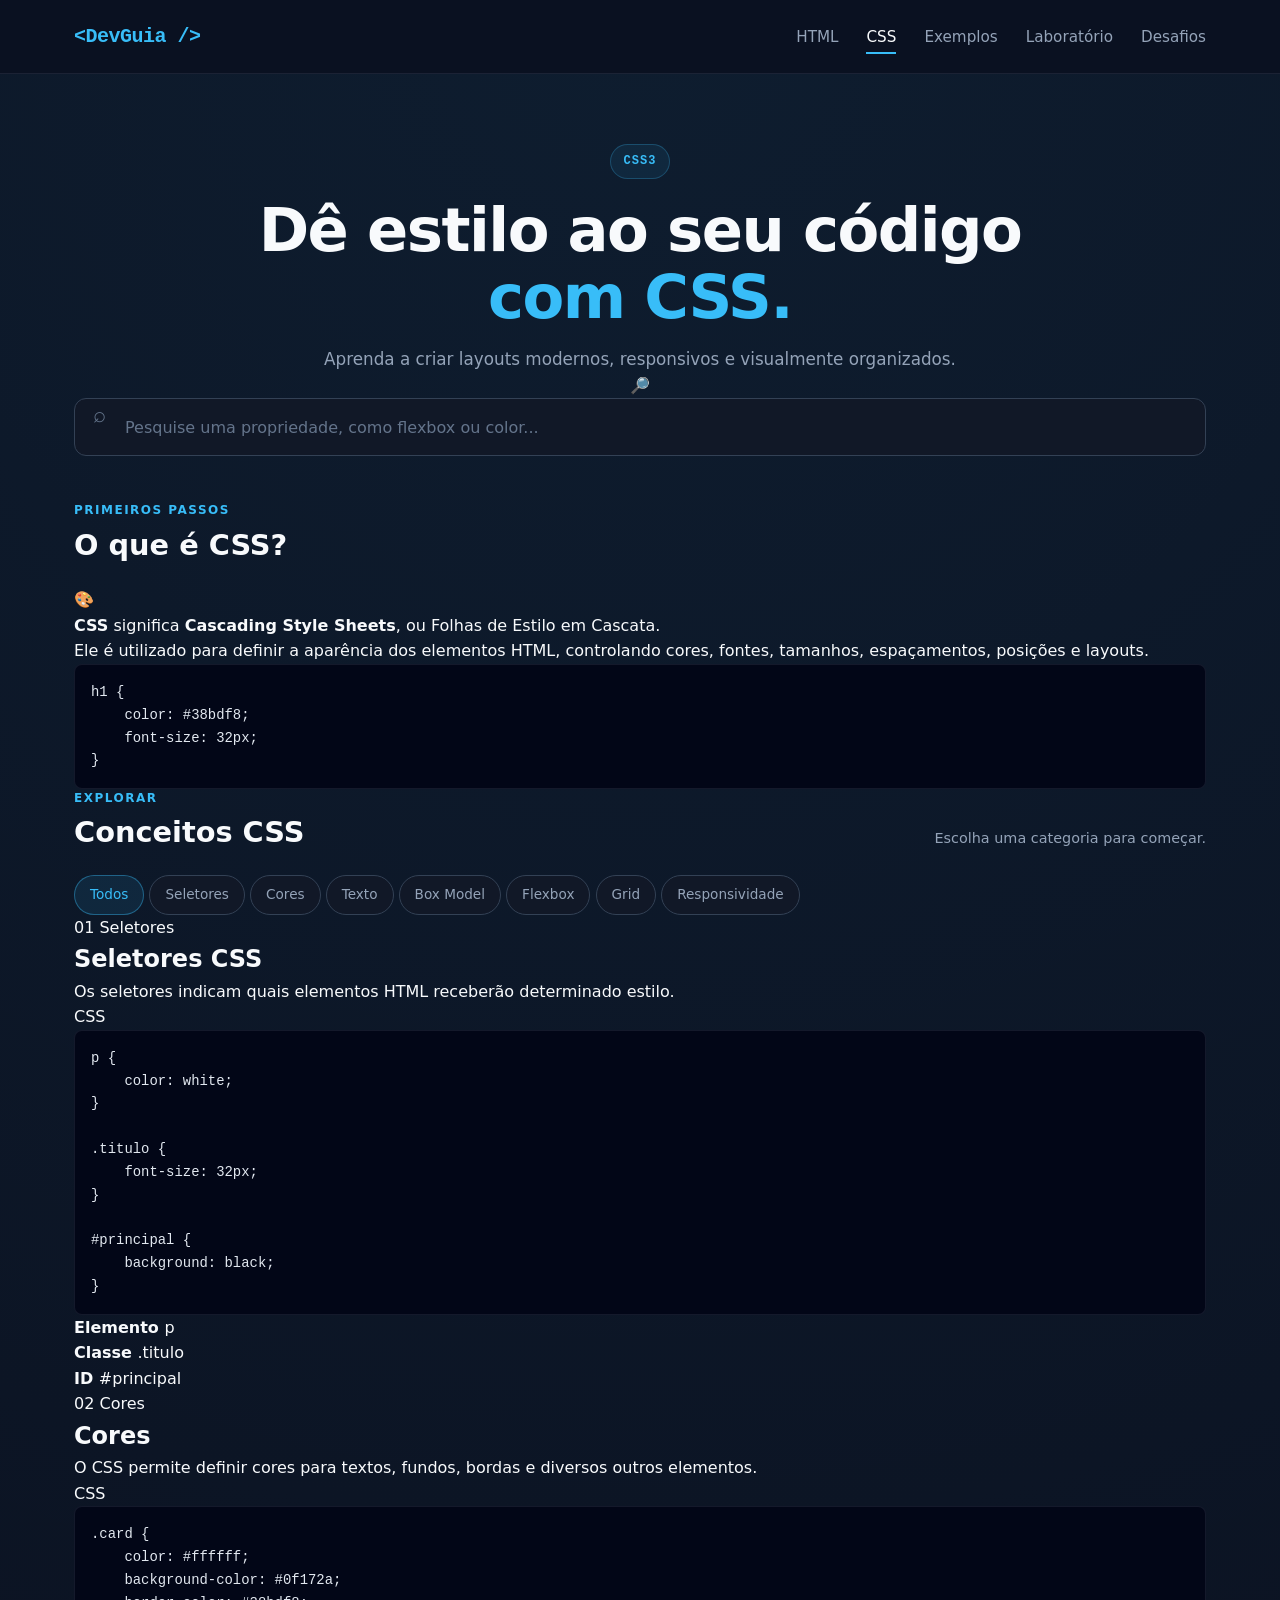
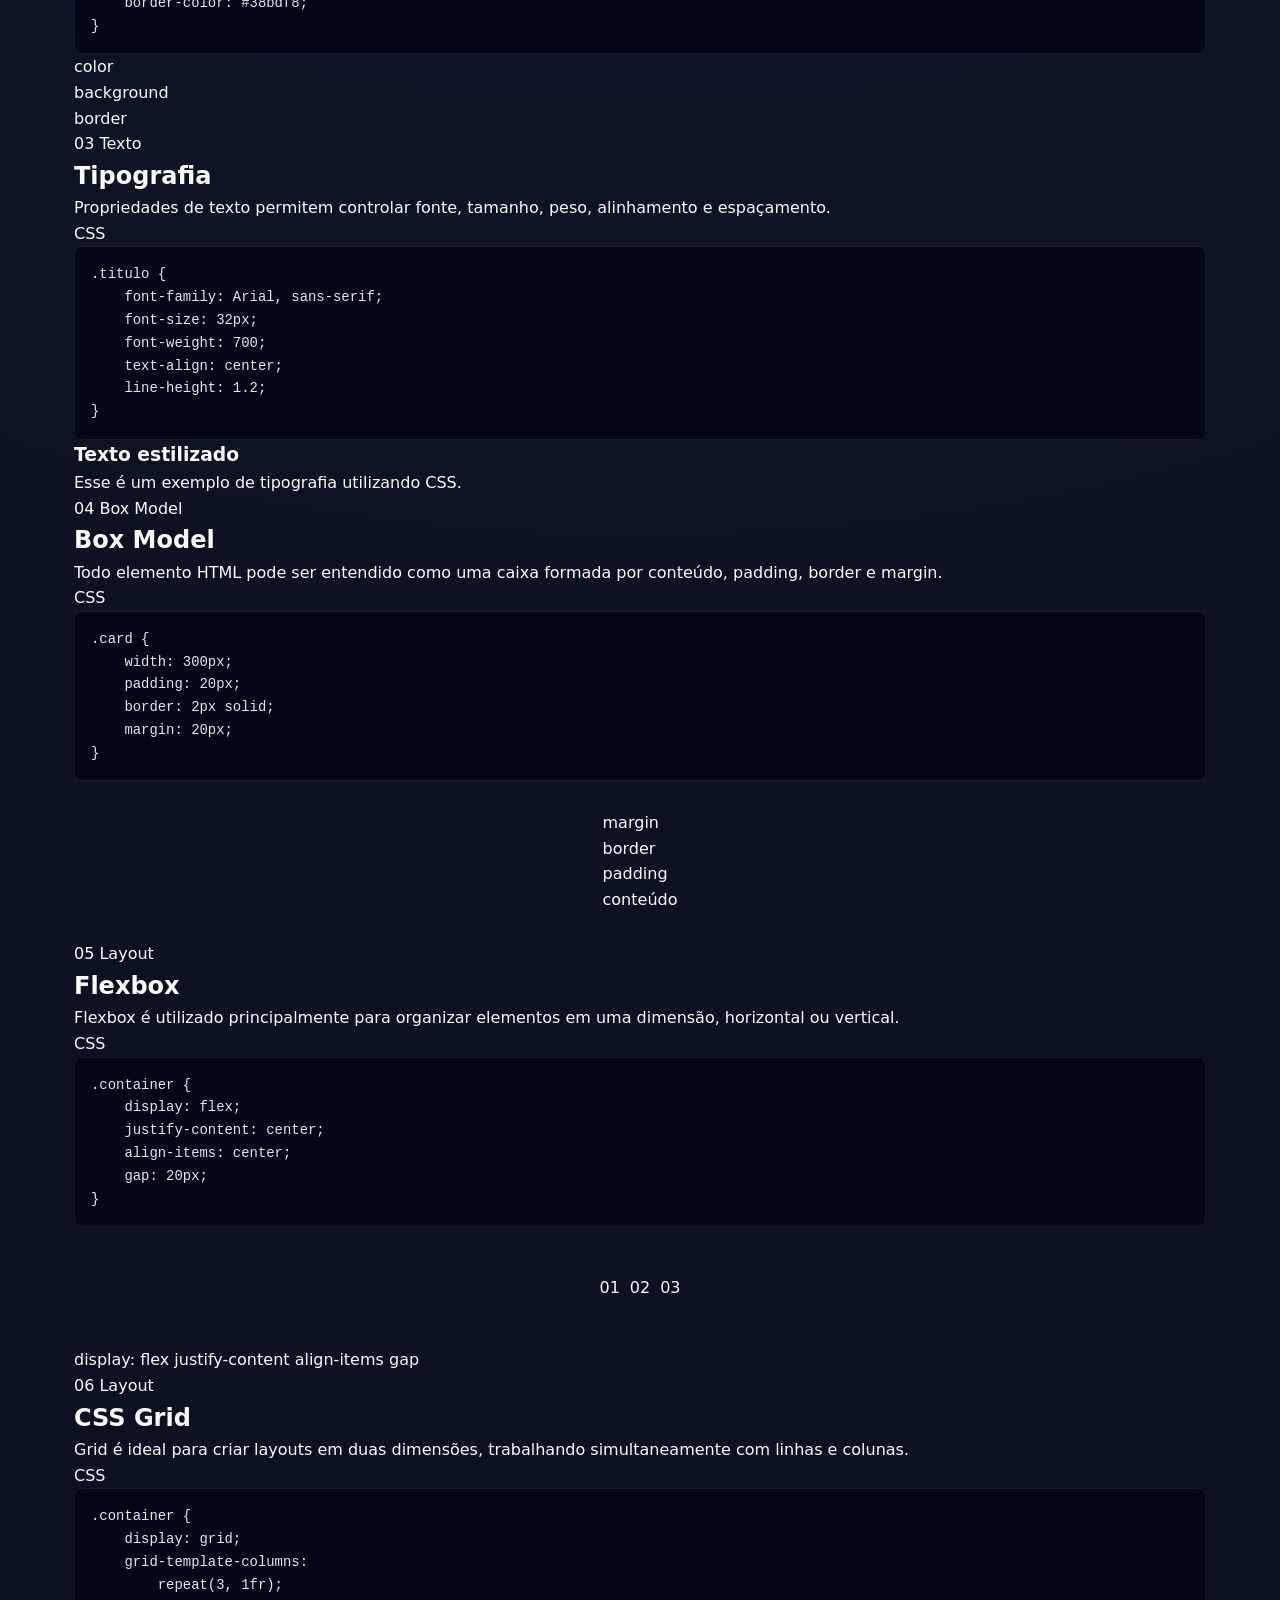
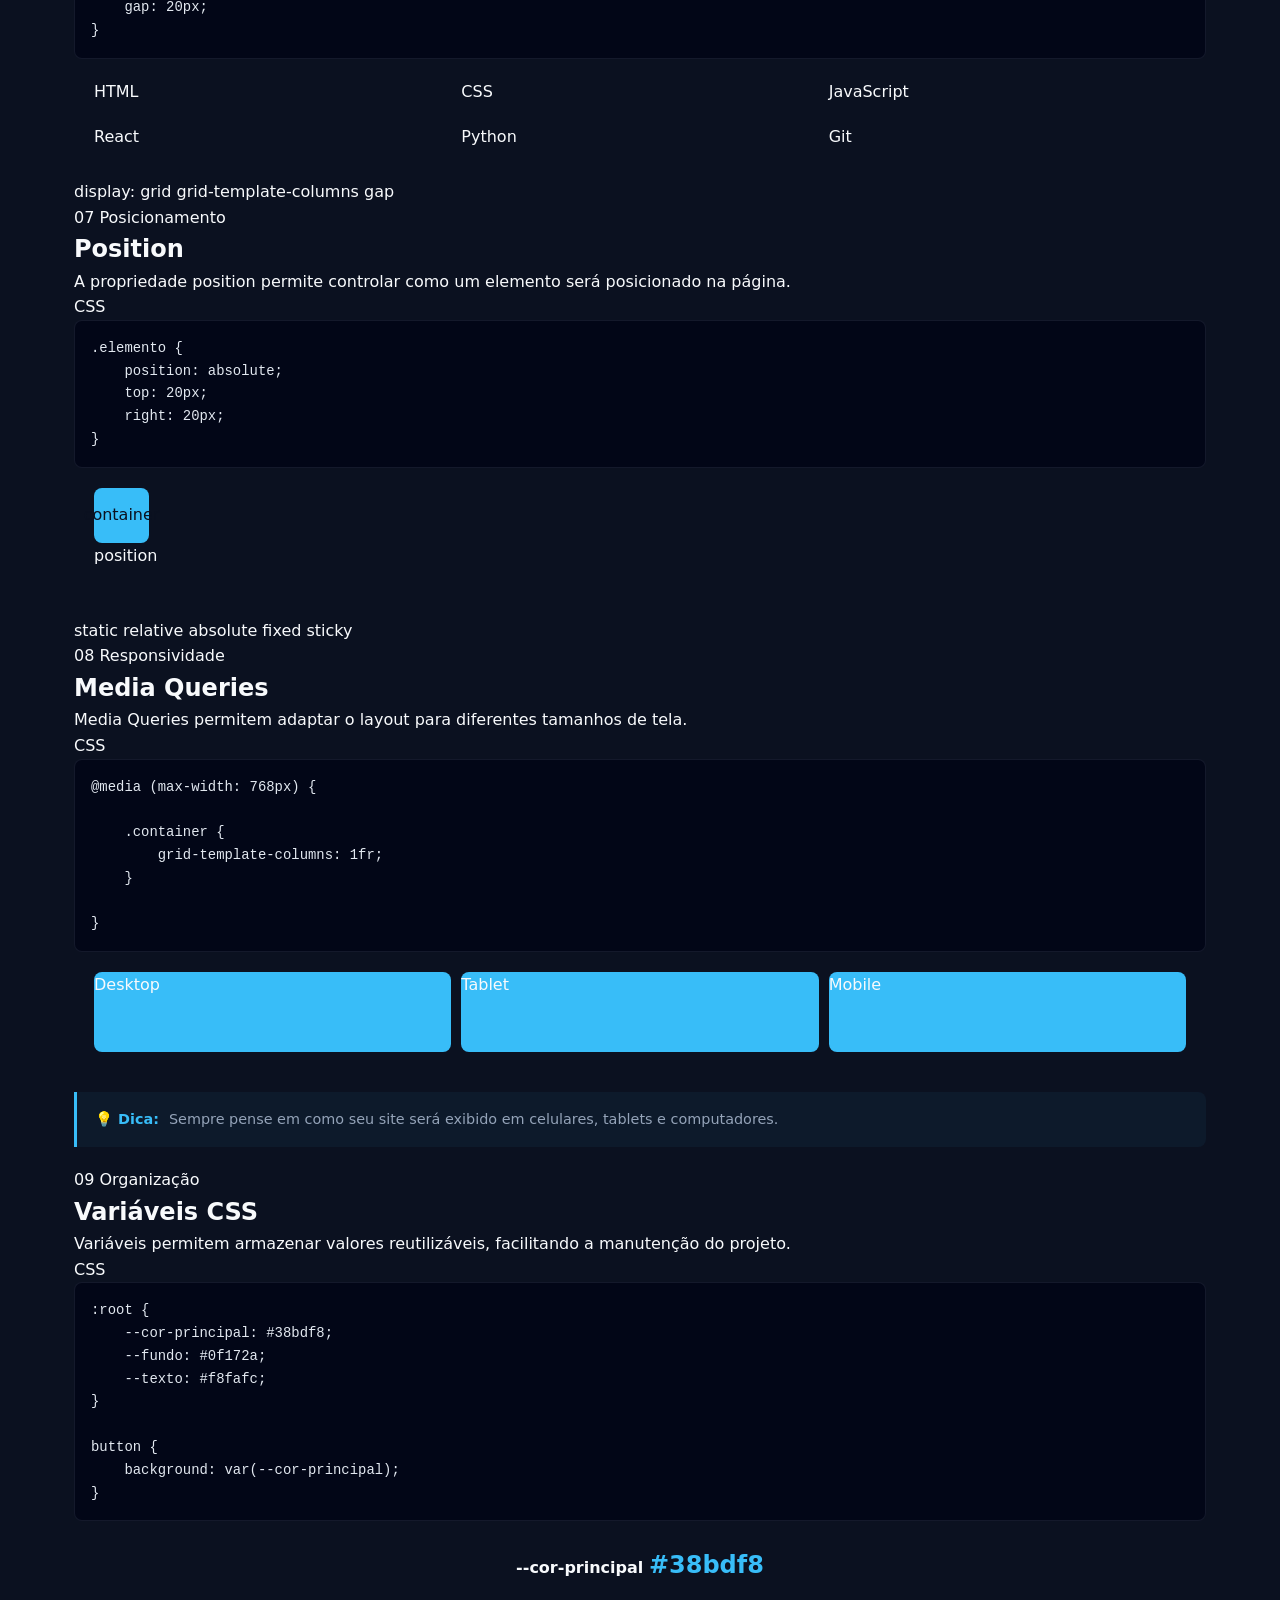
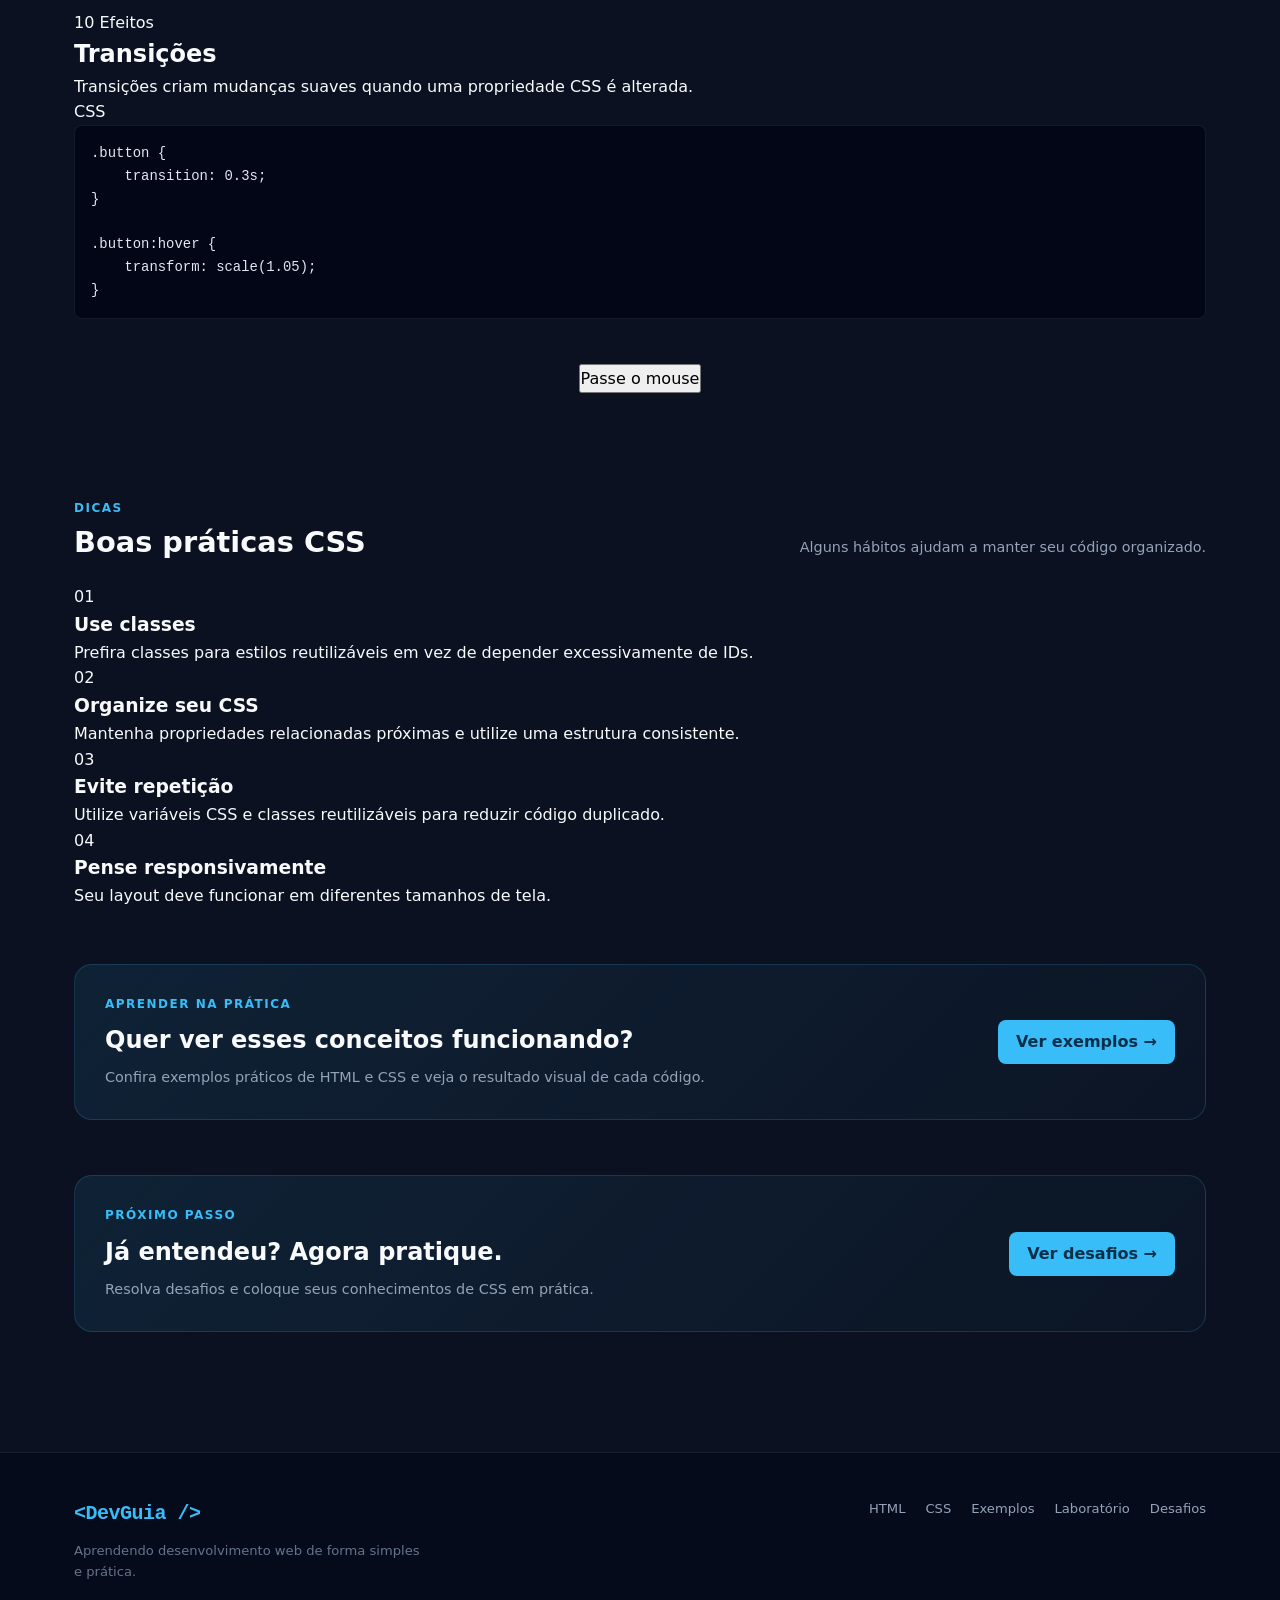
==== commit c9294f5e: "Atualiza sistema" ====
--- a/css.html
+++ b/css.html
@@ -1,4 +1,3 @@
-```html
 <!DOCTYPE html>
 <html lang="pt-BR">
 
@@ -1364,5 +1363,4 @@
 
 </body>
 
-</html>
-```+</html>
